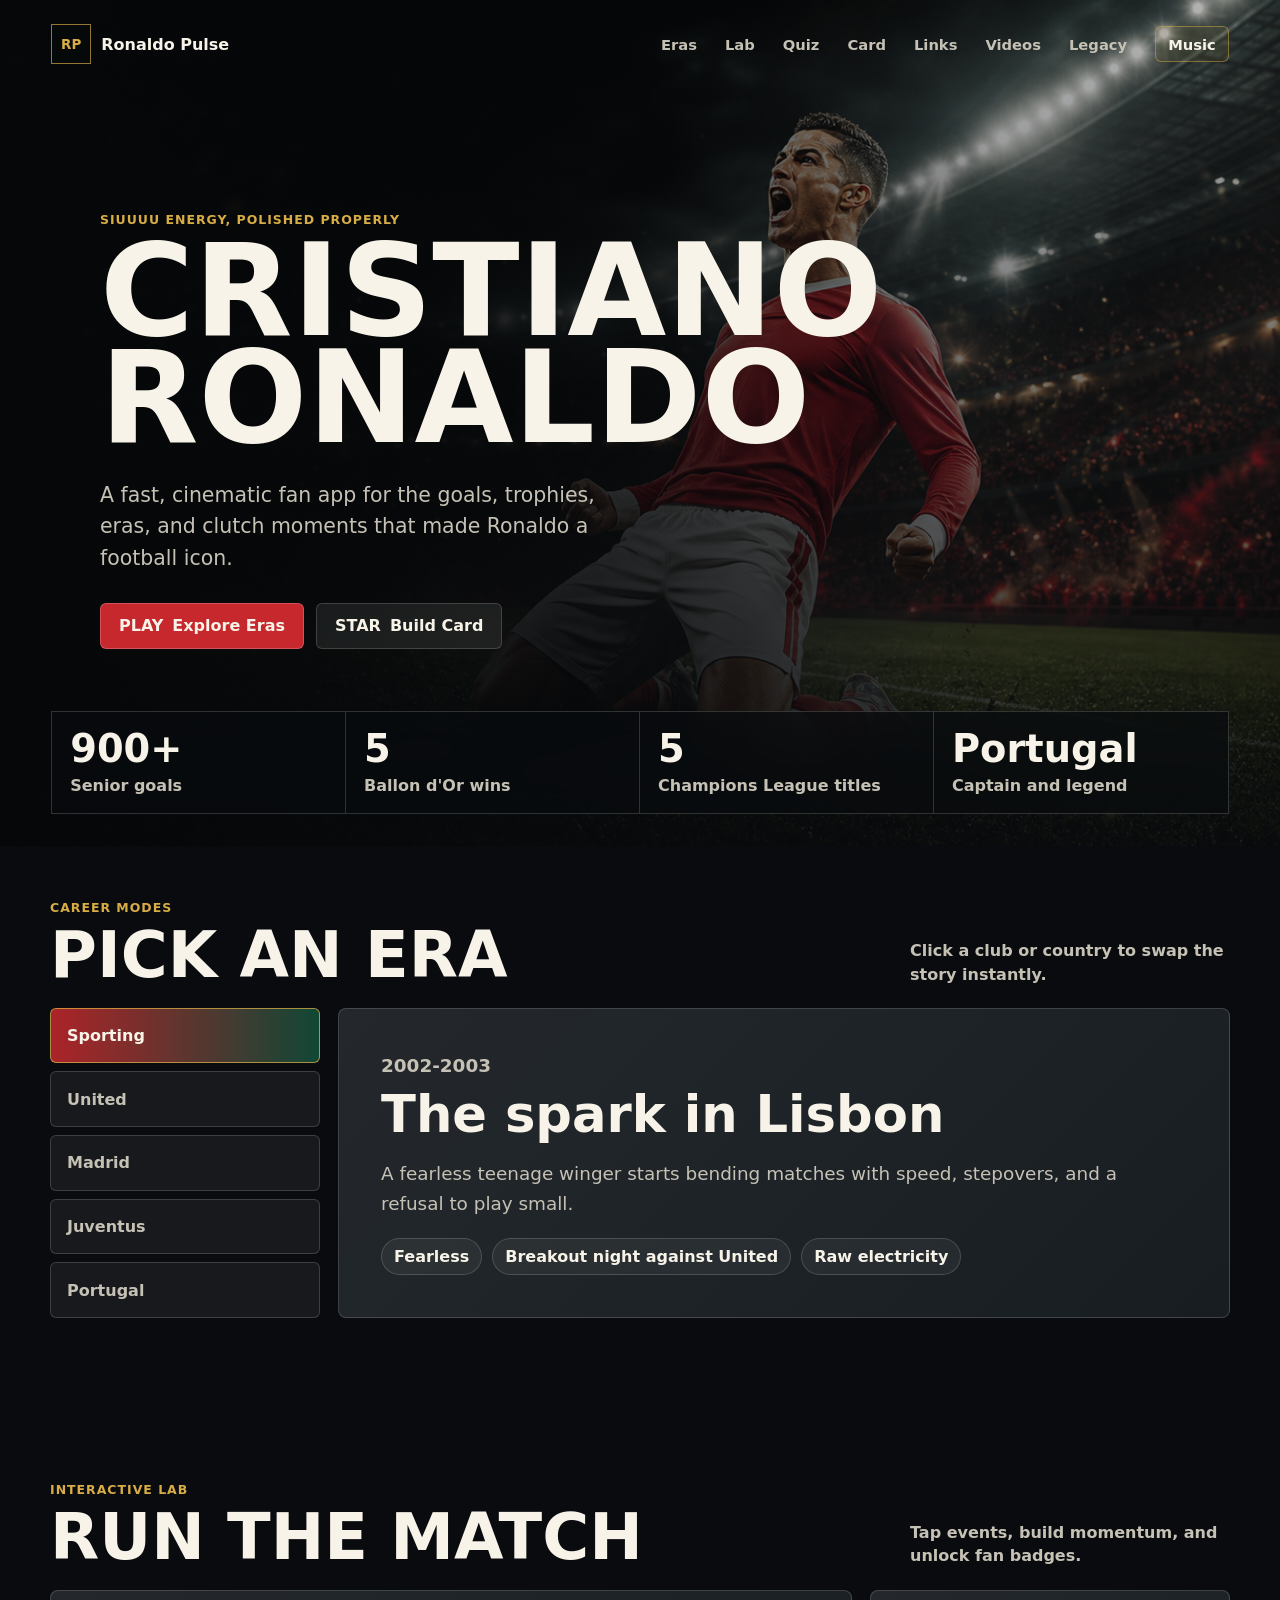
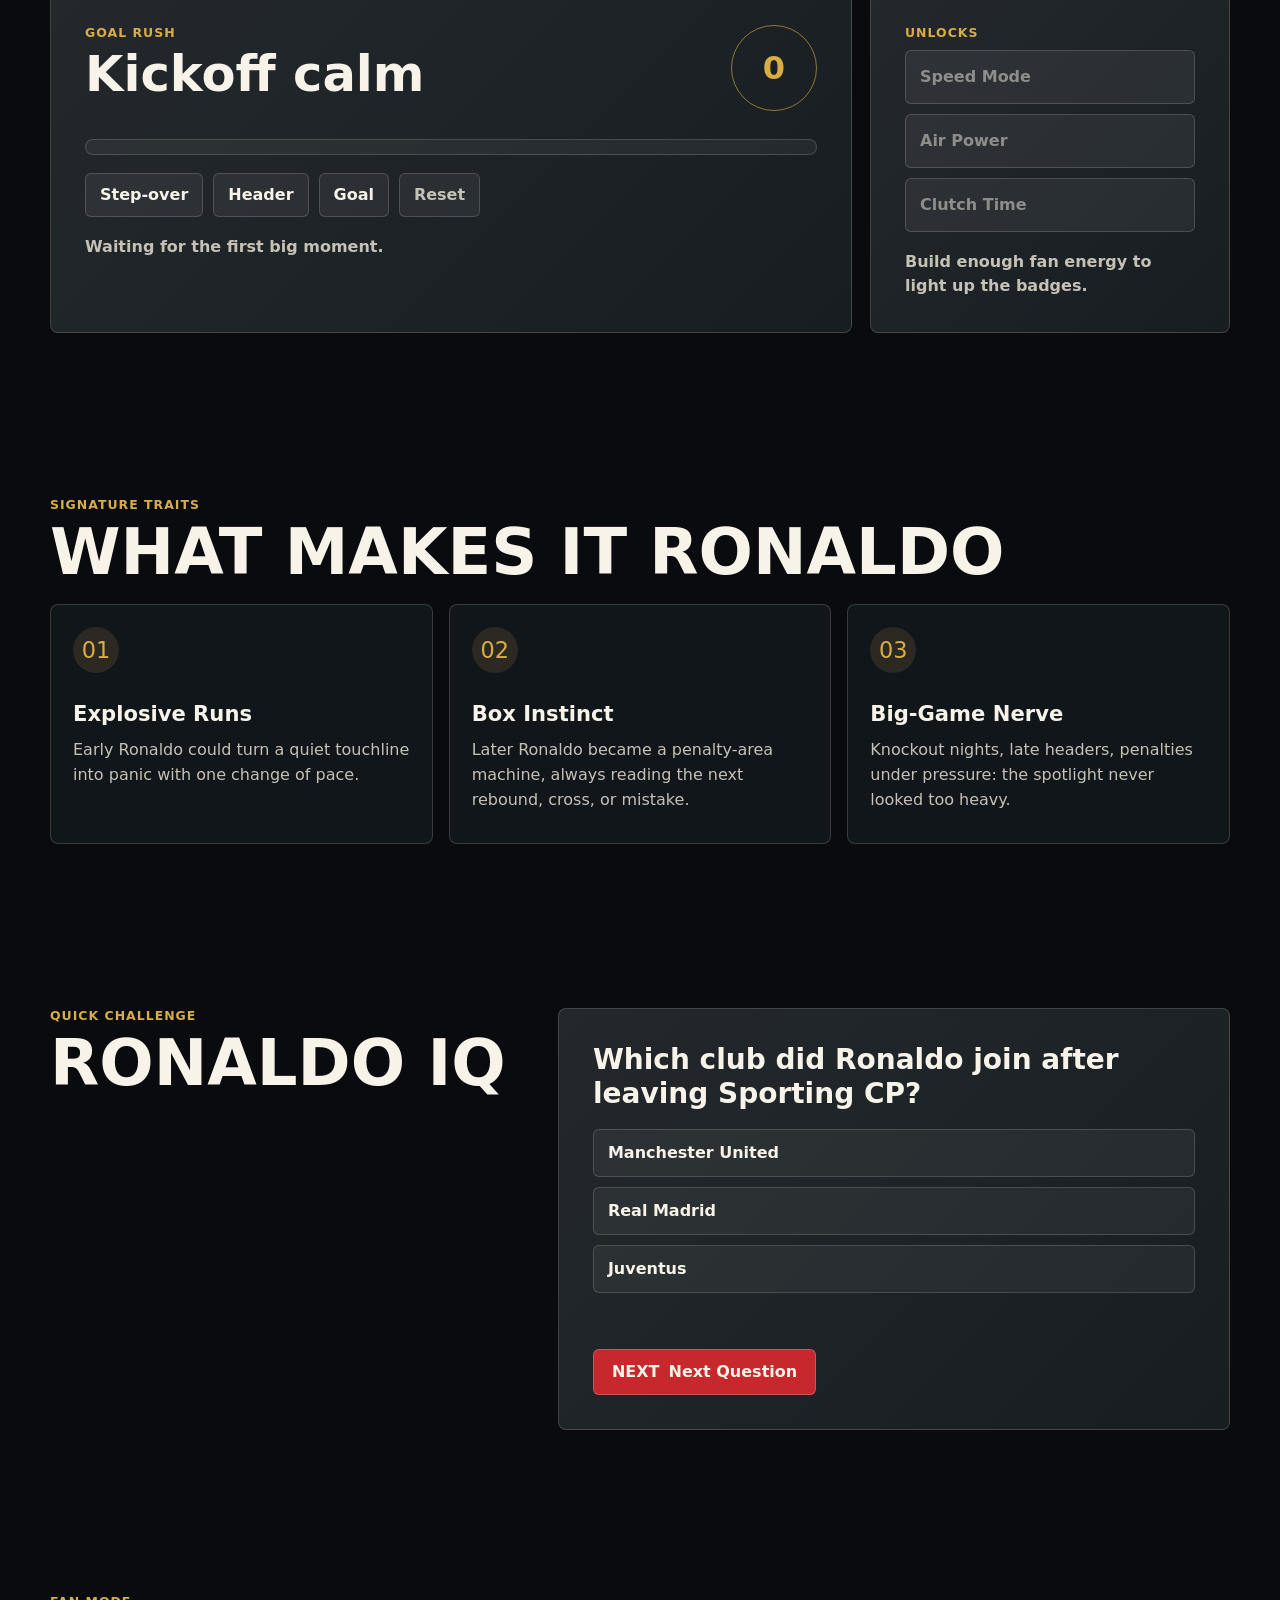
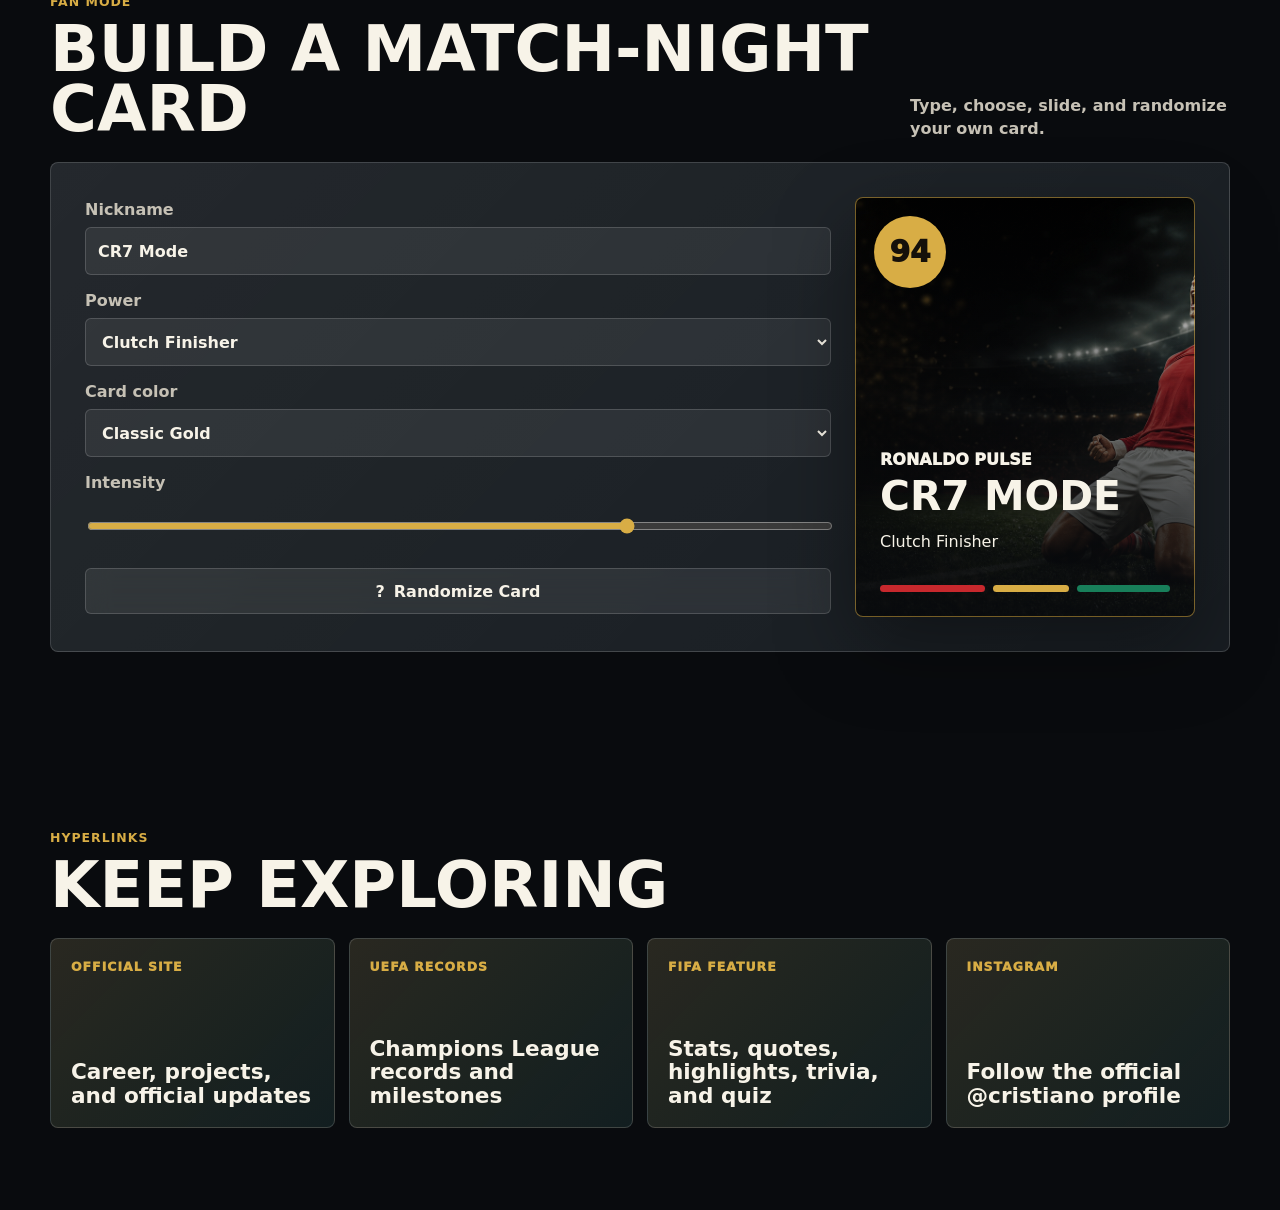
==== index.html @ 1fe116ba "Deploy Ronaldo Pulse static site" ====
<!doctype html>
<html lang="en">
  <head>
    <meta charset="utf-8">
    <meta name="viewport" content="width=device-width, initial-scale=1">
    <title>Ronaldo Pulse</title>
    <link rel="stylesheet" href="styles.css">
  </head>
  <body>
    <main class="app-shell">
      <section class="hero" aria-label="Ronaldo Pulse dashboard">
        <img class="hero__image" src="assets/ronaldo-hero.png" alt="Cinematic footballer celebrating in a stadium">
        <div class="hero__shade"></div>
        <nav class="topbar" aria-label="Primary">
          <a class="brand" href="#top" aria-label="Ronaldo Pulse home">
            <span class="brand__mark">RP</span>
            <span>Ronaldo Pulse</span>
          </a>
          <div class="topbar__links">
            <a href="#eras">Eras</a>
            <a href="#lab">Lab</a>
            <a href="#quiz">Quiz</a>
            <a href="#card">Card</a>
            <a href="#links">Links</a>
            <a href="videos.html">Videos</a>
            <a href="legacy.html">Legacy</a>
            <button class="music-toggle" type="button" data-music-toggle>Music</button>
          </div>
        </nav>

        <div class="hero__content" id="top">
          <p class="kicker">Siuuuu energy, polished properly</p>
          <h1>Cristiano<br>Ronaldo</h1>
          <p class="hero__copy">
            A fast, cinematic fan app for the goals, trophies, eras, and clutch moments that made Ronaldo a football icon.
          </p>
          <div class="hero__actions" aria-label="Hero actions">
            <a class="button button--primary" href="#eras">
              <span aria-hidden="true">PLAY</span>
              Explore Eras
            </a>
            <a class="button button--ghost" href="#card">
              <span aria-hidden="true">STAR</span>
              Build Card
            </a>
          </div>
        </div>

        <div class="score-strip" aria-label="Career highlights">
          <article>
            <strong>900+</strong>
            <span>Senior goals</span>
          </article>
          <article>
            <strong>5</strong>
            <span>Ballon d'Or wins</span>
          </article>
          <article>
            <strong>5</strong>
            <span>Champions League titles</span>
          </article>
          <article>
            <strong>Portugal</strong>
            <span>Captain and legend</span>
          </article>
        </div>
      </section>

      <section class="section section--tight" id="eras">
        <div class="section__heading">
          <div>
            <p class="kicker">Career modes</p>
            <h2>Pick An Era</h2>
          </div>
          <p class="section__note">Click a club or country to swap the story instantly.</p>
        </div>
        <div class="era-layout">
          <div class="era-tabs" role="tablist" aria-label="Ronaldo eras">
            <button class="era-tab is-active" type="button" role="tab" aria-selected="true" data-era="sporting">Sporting</button>
            <button class="era-tab" type="button" role="tab" aria-selected="false" data-era="united">United</button>
            <button class="era-tab" type="button" role="tab" aria-selected="false" data-era="madrid">Madrid</button>
            <button class="era-tab" type="button" role="tab" aria-selected="false" data-era="juve">Juventus</button>
            <button class="era-tab" type="button" role="tab" aria-selected="false" data-era="portugal">Portugal</button>
          </div>
          <article class="era-panel" aria-live="polite">
            <div>
              <p class="era-panel__eyebrow" id="eraYears">2002-2003</p>
              <h3 id="eraTitle">The spark in Lisbon</h3>
            </div>
            <p id="eraBody">
              A fearless teenage winger starts bending matches with speed, stepovers, and a refusal to play small.
            </p>
            <div class="era-stats">
              <span id="eraTrait">Fearless</span>
              <span id="eraMoment">Breakout night against United</span>
              <span id="eraVibe">Raw electricity</span>
            </div>
          </article>
        </div>
      </section>

      <section class="section command-deck" id="lab">
        <div class="section__heading">
          <div>
            <p class="kicker">Interactive lab</p>
            <h2>Run The Match</h2>
          </div>
          <p class="section__note">Tap events, build momentum, and unlock fan badges.</p>
        </div>
        <div class="lab-grid">
          <article class="goal-lab">
            <div class="goal-lab__top">
              <div>
                <p class="kicker">Goal rush</p>
                <h3 id="matchMood">Kickoff calm</h3>
              </div>
              <strong id="fanScore">0</strong>
            </div>
            <div class="meter" aria-label="Fan energy meter">
              <span id="fanMeter"></span>
            </div>
            <div class="event-buttons">
              <button class="mini-button" type="button" data-points="8" data-event="Step-over won">Step-over</button>
              <button class="mini-button" type="button" data-points="14" data-event="Header buried">Header</button>
              <button class="mini-button" type="button" data-points="20" data-event="Clutch goal">Goal</button>
              <button class="mini-button mini-button--quiet" id="resetMatch" type="button">Reset</button>
            </div>
            <p class="event-feed" id="eventFeed" aria-live="polite">Waiting for the first big moment.</p>
          </article>

          <article class="badge-board">
            <p class="kicker">Unlocks</p>
            <div class="badge-list">
              <button class="badge is-locked" type="button" data-badge="speed">Speed Mode</button>
              <button class="badge is-locked" type="button" data-badge="air">Air Power</button>
              <button class="badge is-locked" type="button" data-badge="clutch">Clutch Time</button>
            </div>
            <p class="badge-message" id="badgeMessage">Build enough fan energy to light up the badges.</p>
          </article>
        </div>
      </section>

      <section class="section moments">
        <div class="section__heading">
          <div>
            <p class="kicker">Signature traits</p>
            <h2>What Makes It Ronaldo</h2>
          </div>
        </div>
        <div class="moment-grid">
          <article class="moment-card">
            <span class="moment-card__icon" aria-hidden="true">01</span>
            <h3>Explosive Runs</h3>
            <p>Early Ronaldo could turn a quiet touchline into panic with one change of pace.</p>
          </article>
          <article class="moment-card">
            <span class="moment-card__icon" aria-hidden="true">02</span>
            <h3>Box Instinct</h3>
            <p>Later Ronaldo became a penalty-area machine, always reading the next rebound, cross, or mistake.</p>
          </article>
          <article class="moment-card">
            <span class="moment-card__icon" aria-hidden="true">03</span>
            <h3>Big-Game Nerve</h3>
            <p>Knockout nights, late headers, penalties under pressure: the spotlight never looked too heavy.</p>
          </article>
        </div>
      </section>

      <section class="section split" id="quiz">
        <div class="section__heading">
          <div>
            <p class="kicker">Quick challenge</p>
            <h2>Ronaldo IQ</h2>
          </div>
        </div>
        <div class="quiz">
          <p class="quiz__question" id="quizQuestion">Which club did Ronaldo join after leaving Sporting CP?</p>
          <div class="quiz__answers" id="quizAnswers"></div>
          <p class="quiz__result" id="quizResult" aria-live="polite"></p>
          <button class="button button--primary quiz__next" id="nextQuestion" type="button">
            <span aria-hidden="true">NEXT</span>
            Next Question
          </button>
        </div>
      </section>

      <section class="section card-builder" id="card">
        <div class="section__heading">
          <div>
            <p class="kicker">Fan mode</p>
            <h2>Build A Match-Night Card</h2>
          </div>
          <p class="section__note">Type, choose, slide, and randomize your own card.</p>
        </div>
        <div class="builder">
          <form class="builder__controls">
            <label>
              Nickname
              <input id="fanName" type="text" maxlength="18" value="CR7 Mode">
            </label>
            <label>
              Power
              <select id="fanPower">
                <option>Clutch Finisher</option>
                <option>Aerial Threat</option>
                <option>Free-Kick Focus</option>
                <option>Wing Sprint</option>
              </select>
            </label>
            <label>
              Card color
              <select id="cardTheme">
                <option value="classic">Classic Gold</option>
                <option value="red">Red Heat</option>
                <option value="green">Portugal Green</option>
                <option value="steel">Stadium Steel</option>
              </select>
            </label>
            <label>
              Intensity
              <input id="fanRating" type="range" min="80" max="99" value="94">
            </label>
            <button class="button button--ghost" id="randomCard" type="button">
              <span aria-hidden="true">?</span>
              Randomize Card
            </button>
          </form>
          <article class="fan-card theme-classic" id="fanCard" aria-label="Generated Ronaldo fan card">
            <span class="fan-card__rating" id="cardRating">94</span>
            <p class="fan-card__label">Ronaldo Pulse</p>
            <h3 id="cardName">CR7 Mode</h3>
            <p id="cardPower">Clutch Finisher</p>
            <div class="fan-card__bars">
              <span></span>
              <span></span>
              <span></span>
            </div>
          </article>
        </div>
      </section>

      <section class="section link-hub" id="links">
        <div class="section__heading">
          <div>
            <p class="kicker">Hyperlinks</p>
            <h2>Keep Exploring</h2>
          </div>
        </div>
        <div class="link-grid">
          <a class="link-card" href="https://www.cristianoronaldo.com/" target="_blank" rel="noopener noreferrer">
            <span>Official site</span>
            <strong>Career, projects, and official updates</strong>
          </a>
          <a class="link-card" href="https://www.uefa.com/uefachampionsleague/news/0253-0d820b46805f-b78ccae2c451-1000--what-uefa-r/" target="_blank" rel="noopener noreferrer">
            <span>UEFA records</span>
            <strong>Champions League records and milestones</strong>
          </a>
          <a class="link-card" href="https://www.fifa.com/en/tournaments/mens/worldcup/canadamexicousa2026/articles/26-superstars-cristiano-ronaldo" target="_blank" rel="noopener noreferrer">
            <span>FIFA feature</span>
            <strong>Stats, quotes, highlights, trivia, and quiz</strong>
          </a>
          <a class="link-card" href="https://www.instagram.com/cristiano/" target="_blank" rel="noopener noreferrer">
            <span>Instagram</span>
            <strong>Follow the official @cristiano profile</strong>
          </a>
        </div>
      </section>
    </main>
    <script src="app.js"></script>
  </body>
</html>
---- styles.css ----
:root {
  color-scheme: dark;
  --ink: #f7f3e8;
  --muted: #c6c1b5;
  --line: rgba(255, 255, 255, 0.16);
  --charcoal: #090b0e;
  --panel: #11161b;
  --green: #187f5a;
  --red: #c7282d;
  --gold: #d8ad45;
  --steel: #7ea4b2;
}

* {
  box-sizing: border-box;
}

html {
  scroll-behavior: smooth;
}

body {
  margin: 0;
  min-width: 320px;
  background: var(--charcoal);
  color: var(--ink);
  font-family: Inter, ui-sans-serif, system-ui, -apple-system, BlinkMacSystemFont, "Segoe UI", sans-serif;
  letter-spacing: 0;
}

a {
  color: inherit;
  text-decoration: none;
}

button,
input,
select {
  font: inherit;
}

.app-shell {
  overflow: hidden;
  background:
    linear-gradient(180deg, rgba(9, 11, 14, 0) 0, #090b0e 940px),
    radial-gradient(circle at 18% 40%, rgba(24, 127, 90, 0.28), transparent 360px),
    #090b0e;
}

.hero {
  position: relative;
  min-height: 94vh;
  display: grid;
  align-content: space-between;
  padding: 24px clamp(18px, 4vw, 56px) 32px;
  isolation: isolate;
}

.hero__image,
.hero__shade {
  position: absolute;
  inset: 0;
  width: 100%;
  height: 100%;
}

.hero__image {
  object-fit: cover;
  object-position: center right;
  z-index: -3;
}

.hero__shade {
  z-index: -2;
  background:
    linear-gradient(90deg, rgba(5, 7, 9, 0.96) 0%, rgba(6, 8, 10, 0.72) 44%, rgba(7, 8, 10, 0.16) 78%),
    linear-gradient(180deg, rgba(9, 11, 14, 0.16), rgba(9, 11, 14, 0.88));
}

.topbar {
  display: flex;
  align-items: center;
  justify-content: space-between;
  gap: 20px;
  width: min(1180px, 100%);
  margin: 0 auto;
}

.brand {
  display: inline-flex;
  align-items: center;
  gap: 10px;
  font-weight: 800;
}

.brand__mark {
  display: grid;
  place-items: center;
  width: 40px;
  aspect-ratio: 1;
  border: 1px solid rgba(216, 173, 69, 0.68);
  background: rgba(8, 10, 12, 0.72);
  color: var(--gold);
  font-size: 0.84rem;
}

.topbar__links {
  display: flex;
  flex-wrap: wrap;
  align-items: center;
  justify-content: flex-end;
  gap: clamp(12px, 3vw, 28px);
  color: var(--muted);
  font-weight: 700;
  font-size: 0.92rem;
}

.topbar__links a:hover {
  color: var(--ink);
}

.hero__content {
  width: min(980px, 100%);
  margin: clamp(90px, 14vh, 170px) auto 40px;
  transform: translateX(calc((min(1180px, 100vw) - 100vw) / 2));
}

.kicker {
  margin: 0 0 10px;
  color: var(--gold);
  font-size: 0.78rem;
  font-weight: 900;
  letter-spacing: 0.08em;
  text-transform: uppercase;
}

h1,
h2,
h3,
p {
  overflow-wrap: anywhere;
}

h1 {
  max-width: 9.8ch;
  margin: 0;
  font-size: clamp(4.2rem, 10vw, 9.4rem);
  line-height: 0.84;
  letter-spacing: 0;
  text-transform: uppercase;
  white-space: normal;
}

.hero__copy {
  max-width: 550px;
  margin: 28px 0 0;
  color: var(--muted);
  font-size: clamp(1rem, 2vw, 1.28rem);
  line-height: 1.55;
}

.hero__actions {
  display: flex;
  flex-wrap: wrap;
  gap: 12px;
  margin-top: 28px;
}

.button {
  min-height: 46px;
  display: inline-flex;
  align-items: center;
  justify-content: center;
  gap: 9px;
  border-radius: 6px;
  border: 1px solid var(--line);
  padding: 0 18px;
  color: var(--ink);
  font-weight: 900;
  cursor: pointer;
}

.button--primary {
  background: var(--red);
  border-color: rgba(255, 255, 255, 0.2);
}

.button--ghost {
  background: rgba(255, 255, 255, 0.08);
  backdrop-filter: blur(12px);
}

.button:hover {
  transform: translateY(-1px);
}

.music-toggle {
  min-height: 36px;
  border: 1px solid rgba(216, 173, 69, 0.46);
  border-radius: 6px;
  background: rgba(216, 173, 69, 0.08);
  color: var(--ink);
  cursor: pointer;
  padding: 0 12px;
  font-weight: 900;
}

.music-toggle.is-playing {
  background: var(--gold);
  color: #15100a;
}

.score-strip {
  width: min(1180px, 100%);
  margin: 0 auto;
  display: grid;
  grid-template-columns: repeat(4, minmax(0, 1fr));
  border: 1px solid var(--line);
  background: rgba(9, 12, 14, 0.72);
  backdrop-filter: blur(18px);
}

.score-strip article {
  min-height: 100px;
  padding: 18px;
  border-right: 1px solid var(--line);
}

.score-strip article:last-child {
  border-right: 0;
}

.score-strip strong {
  display: block;
  color: var(--ink);
  font-size: clamp(1.5rem, 3vw, 2.45rem);
  line-height: 1;
}

.score-strip span {
  display: block;
  margin-top: 8px;
  color: var(--muted);
  font-weight: 700;
}

.section {
  width: min(1180px, calc(100% - 36px));
  margin: 0 auto;
  padding: 82px 0;
}

.section--tight {
  padding-top: 54px;
}

.section__heading {
  display: flex;
  align-items: end;
  justify-content: space-between;
  gap: 18px;
  margin-bottom: 22px;
}

.section__note {
  max-width: 320px;
  margin: 0;
  color: var(--muted);
  line-height: 1.45;
  font-weight: 700;
}

.section h2 {
  margin: 0;
  font-size: clamp(2rem, 5vw, 4rem);
  line-height: 0.95;
  text-transform: uppercase;
}

.era-layout {
  display: grid;
  grid-template-columns: 270px minmax(0, 1fr);
  gap: 18px;
}

.era-tabs {
  display: grid;
  gap: 8px;
}

.era-tab {
  min-height: 52px;
  border: 1px solid var(--line);
  border-radius: 6px;
  background: rgba(255, 255, 255, 0.06);
  color: var(--muted);
  cursor: pointer;
  font-weight: 900;
  text-align: left;
  padding: 0 16px;
}

.era-tab.is-active {
  color: var(--ink);
  border-color: rgba(216, 173, 69, 0.74);
  background: linear-gradient(90deg, rgba(199, 40, 45, 0.86), rgba(24, 127, 90, 0.52));
}

.era-panel,
.quiz,
.builder,
.goal-lab,
.badge-board {
  border: 1px solid var(--line);
  border-radius: 8px;
  background:
    linear-gradient(135deg, rgba(255, 255, 255, 0.08), rgba(255, 255, 255, 0.03)),
    var(--panel);
}

.lab-grid {
  display: grid;
  grid-template-columns: minmax(0, 1fr) 360px;
  gap: 18px;
}

.goal-lab,
.badge-board {
  padding: clamp(20px, 4vw, 34px);
}

.goal-lab__top {
  display: flex;
  align-items: start;
  justify-content: space-between;
  gap: 18px;
}

.goal-lab__top h3 {
  margin: 0;
  font-size: clamp(1.7rem, 4vw, 3.1rem);
  line-height: 1;
}

.goal-lab__top strong {
  display: grid;
  place-items: center;
  width: 86px;
  aspect-ratio: 1;
  border: 1px solid rgba(216, 173, 69, 0.62);
  border-radius: 50%;
  color: var(--gold);
  font-size: 2rem;
}

.meter {
  height: 16px;
  margin: 28px 0 18px;
  border: 1px solid var(--line);
  border-radius: 999px;
  overflow: hidden;
  background: rgba(255, 255, 255, 0.05);
}

.meter span {
  display: block;
  width: 0%;
  height: 100%;
  border-radius: inherit;
  background: linear-gradient(90deg, var(--green), var(--gold), var(--red));
  transition: width 220ms ease;
}

.event-buttons {
  display: flex;
  flex-wrap: wrap;
  gap: 10px;
}

.mini-button,
.badge {
  min-height: 44px;
  border: 1px solid var(--line);
  border-radius: 6px;
  background: rgba(255, 255, 255, 0.06);
  color: var(--ink);
  cursor: pointer;
  padding: 0 14px;
  font-weight: 900;
}

.mini-button:hover,
.badge:hover,
.link-card:hover {
  transform: translateY(-2px);
}

.mini-button--quiet {
  color: var(--muted);
}

.event-feed,
.badge-message {
  min-height: 28px;
  margin: 18px 0 0;
  color: var(--muted);
  font-weight: 800;
  line-height: 1.5;
}

.badge-list {
  display: grid;
  gap: 10px;
}

.badge {
  min-height: 54px;
  text-align: left;
}

.badge.is-locked {
  color: rgba(247, 243, 232, 0.48);
}

.badge.is-unlocked {
  border-color: rgba(216, 173, 69, 0.82);
  background: rgba(216, 173, 69, 0.14);
  color: var(--ink);
}

.era-panel {
  min-height: 300px;
  display: grid;
  align-content: space-between;
  padding: clamp(22px, 5vw, 42px);
}

.era-panel__eyebrow {
  margin: 0 0 8px;
  color: var(--steel);
  font-weight: 900;
}

.era-panel h3 {
  margin: 0;
  font-size: clamp(1.8rem, 4vw, 3.7rem);
  line-height: 1;
}

.era-panel p {
  max-width: 760px;
  color: var(--muted);
  font-size: 1.15rem;
  line-height: 1.65;
}

.era-stats {
  display: flex;
  flex-wrap: wrap;
  gap: 10px;
}

.era-stats span {
  border: 1px solid var(--line);
  border-radius: 999px;
  padding: 8px 12px;
  color: var(--ink);
  background: rgba(255, 255, 255, 0.05);
  font-weight: 800;
}

.moment-grid {
  display: grid;
  grid-template-columns: repeat(3, minmax(0, 1fr));
  gap: 16px;
}

.moment-card {
  min-height: 240px;
  border: 1px solid var(--line);
  border-radius: 8px;
  padding: 22px;
  background: #11161b;
}

.moment-card__icon {
  display: grid;
  place-items: center;
  width: 46px;
  aspect-ratio: 1;
  border-radius: 50%;
  margin-bottom: 28px;
  background: rgba(216, 173, 69, 0.13);
  color: var(--gold);
  font-size: 1.4rem;
}

.moment-card h3 {
  margin: 0 0 12px;
  font-size: 1.32rem;
}

.moment-card p,
.quiz__result {
  margin: 0;
  color: var(--muted);
  line-height: 1.55;
}

.split {
  display: grid;
  grid-template-columns: 0.72fr 1fr;
  align-items: start;
  gap: 24px;
}

.quiz {
  padding: clamp(20px, 4vw, 34px);
}

.quiz__question {
  margin: 0 0 18px;
  font-size: clamp(1.2rem, 3vw, 1.75rem);
  font-weight: 900;
  line-height: 1.2;
}

.quiz__answers {
  display: grid;
  gap: 10px;
}

.answer {
  min-height: 48px;
  border: 1px solid var(--line);
  border-radius: 6px;
  background: rgba(255, 255, 255, 0.05);
  color: var(--ink);
  cursor: pointer;
  text-align: left;
  padding: 0 14px;
  font-weight: 800;
}

.answer.is-correct {
  border-color: rgba(24, 127, 90, 0.92);
  background: rgba(24, 127, 90, 0.28);
}

.answer.is-wrong {
  border-color: rgba(199, 40, 45, 0.92);
  background: rgba(199, 40, 45, 0.24);
}

.quiz__result {
  min-height: 28px;
  margin-top: 16px;
  font-weight: 800;
}

.quiz__next {
  margin-top: 12px;
}

.card-builder {
  padding-bottom: 96px;
}

.builder {
  display: grid;
  grid-template-columns: minmax(0, 1fr) 340px;
  gap: 24px;
  padding: clamp(18px, 4vw, 34px);
  align-items: center;
}

.builder__controls {
  display: grid;
  gap: 16px;
}

.builder__controls label {
  display: grid;
  gap: 8px;
  color: var(--muted);
  font-weight: 900;
}

.builder__controls input,
.builder__controls select {
  width: 100%;
  min-height: 48px;
  border: 1px solid var(--line);
  border-radius: 6px;
  background: rgba(255, 255, 255, 0.07);
  color: var(--ink);
  padding: 0 12px;
}

.builder__controls input[type="range"] {
  accent-color: var(--gold);
}

.fan-card {
  position: relative;
  min-height: 420px;
  display: grid;
  align-content: end;
  border-radius: 8px;
  overflow: hidden;
  padding: 24px;
  border: 1px solid rgba(216, 173, 69, 0.54);
  background:
    linear-gradient(180deg, rgba(9, 11, 14, 0.1), rgba(9, 11, 14, 0.94)),
    url("assets/ronaldo-hero.png") center / cover;
  box-shadow: 0 28px 80px rgba(0, 0, 0, 0.38);
}

.fan-card__rating {
  position: absolute;
  top: 18px;
  left: 18px;
  display: grid;
  place-items: center;
  width: 72px;
  aspect-ratio: 1;
  border-radius: 50%;
  background: var(--gold);
  color: #15100a;
  font-size: 1.85rem;
  font-weight: 1000;
}

.fan-card__label {
  margin: 0 0 8px;
  color: var(--gold);
  font-weight: 1000;
  text-transform: uppercase;
}

.fan-card h3 {
  margin: 0;
  font-size: 2.55rem;
  line-height: 0.95;
  text-transform: uppercase;
}

.fan-card p {
  color: var(--ink);
}

.fan-card__bars {
  display: grid;
  grid-template-columns: 1fr 0.72fr 0.88fr;
  gap: 8px;
  margin-top: 18px;
}

.fan-card__bars span {
  height: 7px;
  border-radius: 999px;
  background: var(--red);
}

.fan-card__bars span:nth-child(2) {
  background: var(--gold);
}

.fan-card__bars span:nth-child(3) {
  background: var(--green);
}

.fan-card.theme-red {
  border-color: rgba(199, 40, 45, 0.7);
}

.fan-card.theme-red .fan-card__rating {
  background: var(--red);
  color: var(--ink);
}

.fan-card.theme-green {
  border-color: rgba(24, 127, 90, 0.8);
}

.fan-card.theme-green .fan-card__rating {
  background: var(--green);
  color: var(--ink);
}

.fan-card.theme-steel {
  border-color: rgba(126, 164, 178, 0.8);
}

.fan-card.theme-steel .fan-card__rating {
  background: var(--steel);
  color: #081014;
}

.link-grid {
  display: grid;
  grid-template-columns: repeat(4, minmax(0, 1fr));
  gap: 14px;
}

.link-card {
  min-height: 190px;
  display: grid;
  align-content: space-between;
  border: 1px solid var(--line);
  border-radius: 8px;
  padding: 20px;
  background:
    linear-gradient(135deg, rgba(216, 173, 69, 0.12), rgba(24, 127, 90, 0.08)),
    #11161b;
}

.link-card span {
  color: var(--gold);
  font-size: 0.78rem;
  font-weight: 1000;
  letter-spacing: 0.08em;
  text-transform: uppercase;
}

.link-card strong {
  font-size: 1.35rem;
  line-height: 1.08;
}

.page-shell {
  min-height: 100vh;
}

.page-topbar {
  padding: 24px clamp(18px, 4vw, 56px) 0;
}

.page-hero {
  padding-top: 84px;
  padding-bottom: 36px;
}

.page-hero h1 {
  max-width: 9ch;
}

.video-stage {
  padding-top: 28px;
}

.video-frame {
  width: 100%;
  aspect-ratio: 16 / 9;
  border: 1px solid var(--line);
  border-radius: 8px;
  overflow: hidden;
  background:
    linear-gradient(135deg, rgba(199, 40, 45, 0.16), rgba(24, 127, 90, 0.12)),
    #11161b;
}

.video-frame iframe {
  display: block;
  width: 100%;
  height: 100%;
  border: 0;
}

.video-frame video {
  display: block;
  width: 100%;
  height: 100%;
  object-fit: contain;
  background: #050608;
}

.local-video-grid {
  display: grid;
  gap: 18px;
}

.local-video-card {
  border: 1px solid var(--line);
  border-radius: 8px;
  padding: clamp(16px, 3vw, 22px);
  background:
    linear-gradient(135deg, rgba(255, 255, 255, 0.08), rgba(255, 255, 255, 0.03)),
    var(--panel);
}

.local-video-card h3 {
  margin: 0 0 14px;
  font-size: clamp(1.35rem, 3vw, 2.2rem);
  line-height: 1;
}

.video-actions {
  display: flex;
  flex-wrap: wrap;
  gap: 12px;
  margin-top: 16px;
}

.timeline {
  display: grid;
  grid-template-columns: repeat(4, minmax(0, 1fr));
  gap: 14px;
}

.timeline article {
  min-height: 260px;
  display: grid;
  align-content: space-between;
  border: 1px solid var(--line);
  border-radius: 8px;
  padding: 20px;
  background: #11161b;
}

.timeline span {
  color: var(--gold);
  font-size: 0.78rem;
  font-weight: 1000;
  letter-spacing: 0.08em;
  text-transform: uppercase;
}

.timeline strong {
  display: block;
  margin-top: 44px;
  font-size: 1.45rem;
  line-height: 1.05;
}

.timeline p {
  margin: 14px 0 0;
  color: var(--muted);
  line-height: 1.55;
}

@media (max-width: 860px) {
  .hero {
    min-height: 92vh;
  }

  .hero__shade {
    background:
      linear-gradient(90deg, rgba(5, 7, 9, 0.94), rgba(6, 8, 10, 0.48)),
      linear-gradient(180deg, rgba(9, 11, 14, 0.12), rgba(9, 11, 14, 0.92));
  }

  .score-strip,
  .era-layout,
  .moment-grid,
  .split,
  .builder,
  .lab-grid,
  .link-grid,
  .timeline {
    grid-template-columns: 1fr;
  }

  .score-strip article {
    border-right: 0;
    border-bottom: 1px solid var(--line);
  }

  .score-strip article:last-child {
    border-bottom: 0;
  }

  .era-tabs {
    grid-template-columns: repeat(2, minmax(0, 1fr));
  }

  .era-tab {
    text-align: center;
  }

  .builder {
    align-items: stretch;
  }
}

@media (max-width: 560px) {
  .topbar {
    align-items: flex-start;
  }

  .topbar__links {
    flex-direction: column;
    align-items: flex-end;
    gap: 8px;
  }

  .hero__content {
    margin-top: 64px;
    transform: none;
  }

  h1 {
    font-size: clamp(3.25rem, 16vw, 5.2rem);
  }

  .hero__actions,
  .button {
    width: 100%;
  }

  .era-tabs {
    grid-template-columns: 1fr;
  }

  .section {
    width: min(100% - 28px, 1180px);
    padding: 62px 0;
  }

  .section__heading {
    display: block;
  }

  .fan-card {
    min-height: 360px;
  }
}
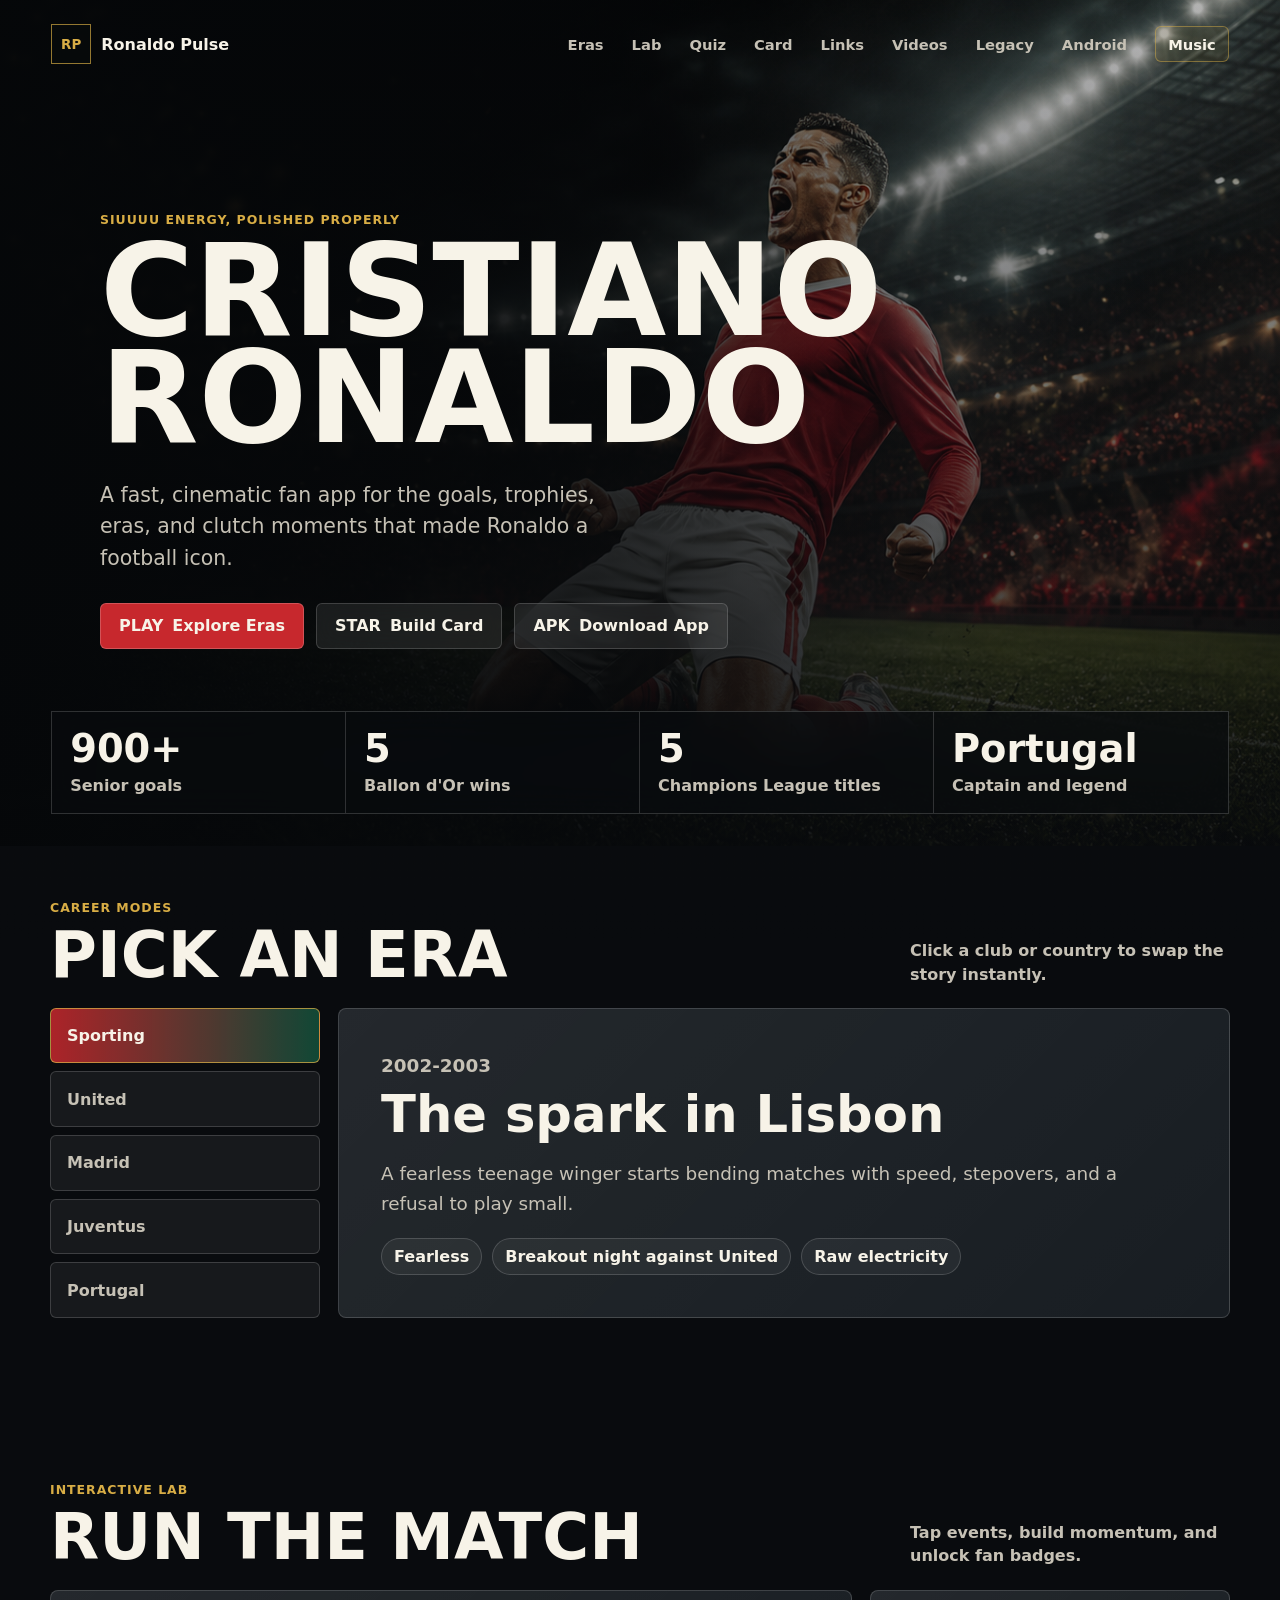
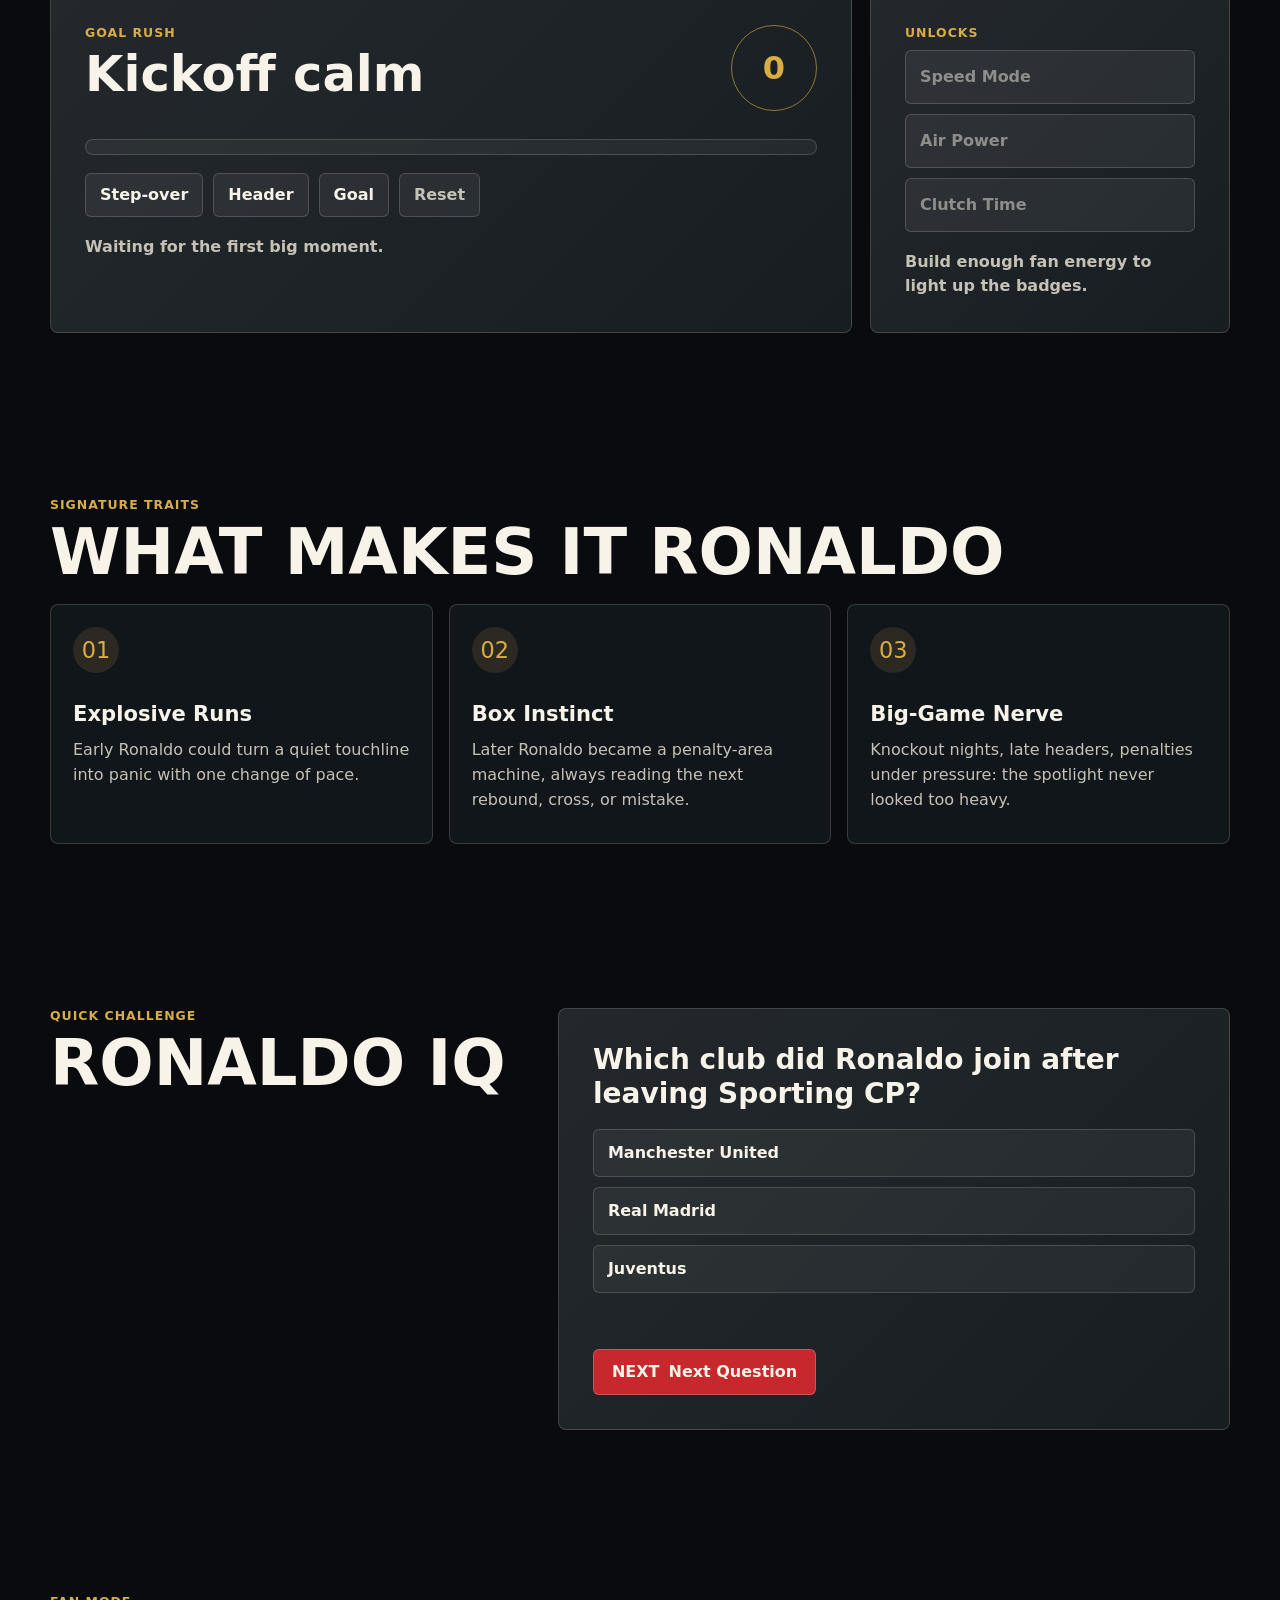
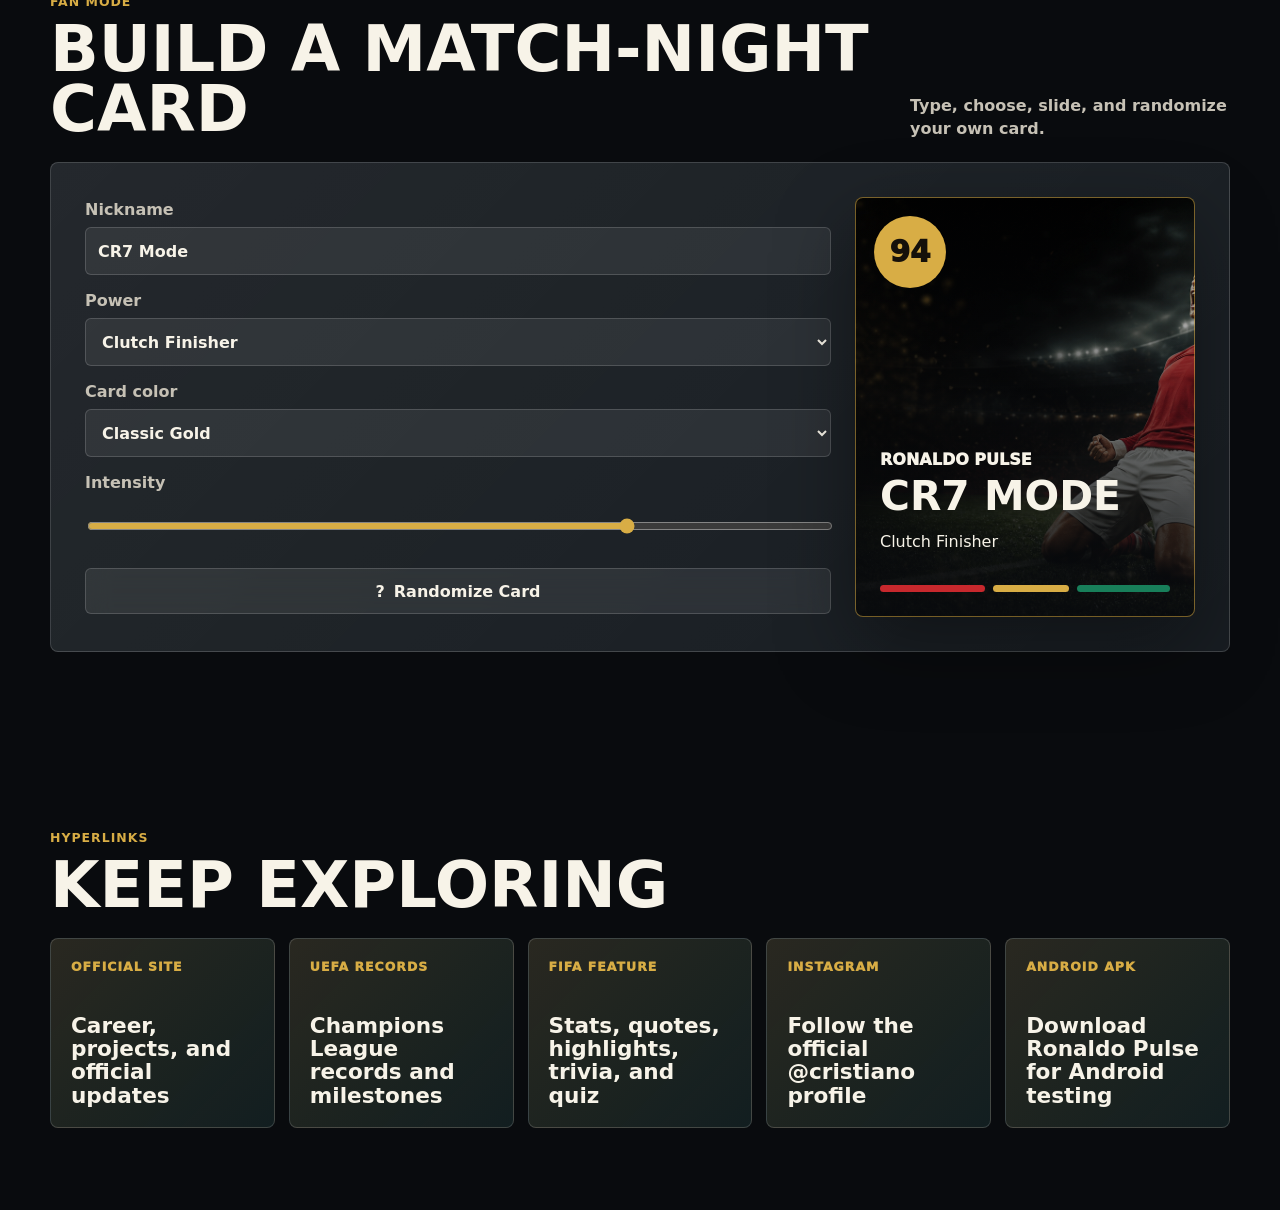
==== commit adb40a63: "Add Android APK download link" ====
--- a/index.html
+++ b/index.html
@@ -4,6 +4,10 @@
     <meta charset="utf-8">
     <meta name="viewport" content="width=device-width, initial-scale=1">
     <title>Ronaldo Pulse</title>
+    <meta name="theme-color" content="#090b0e">
+    <link rel="manifest" href="manifest.webmanifest">
+    <link rel="icon" href="assets/icon-192.png">
+    <link rel="apple-touch-icon" href="assets/icon-192.png">
     <link rel="stylesheet" href="styles.css">
   </head>
   <body>
@@ -24,7 +28,9 @@
             <a href="#links">Links</a>
             <a href="videos.html">Videos</a>
             <a href="legacy.html">Legacy</a>
+            <a href="https://github.com/Arunarena/legendary/releases/download/android-debug-v1/ronaldo-pulse-debug.apk">Android</a>
             <button class="music-toggle" type="button" data-music-toggle>Music</button>
+            <button class="install-toggle" type="button" data-install-app hidden>Install</button>
           </div>
         </nav>
 
@@ -43,6 +49,10 @@
               <span aria-hidden="true">STAR</span>
               Build Card
             </a>
+            <a class="button button--ghost" href="https://github.com/Arunarena/legendary/releases/download/android-debug-v1/ronaldo-pulse-debug.apk">
+              <span aria-hidden="true">APK</span>
+              Download App
+            </a>
           </div>
         </div>
 
@@ -263,6 +273,10 @@
             <span>Instagram</span>
             <strong>Follow the official @cristiano profile</strong>
           </a>
+          <a class="link-card" href="https://github.com/Arunarena/legendary/releases/download/android-debug-v1/ronaldo-pulse-debug.apk">
+            <span>Android APK</span>
+            <strong>Download Ronaldo Pulse for Android testing</strong>
+          </a>
         </div>
       </section>
     </main>
--- a/styles.css
+++ b/styles.css
@@ -194,7 +194,8 @@
   transform: translateY(-1px);
 }
 
-.music-toggle {
+.music-toggle,
+.install-toggle {
   min-height: 36px;
   border: 1px solid rgba(216, 173, 69, 0.46);
   border-radius: 6px;
@@ -208,6 +209,20 @@
 .music-toggle.is-playing {
   background: var(--gold);
   color: #15100a;
+}
+
+.install-toggle {
+  background: rgba(24, 127, 90, 0.14);
+  border-color: rgba(24, 127, 90, 0.62);
+}
+
+.install-toggle:hover,
+.music-toggle:hover {
+  transform: translateY(-1px);
+}
+
+[hidden] {
+  display: none !important;
 }
 
 .score-strip {
@@ -699,7 +714,7 @@
 
 .link-grid {
   display: grid;
-  grid-template-columns: repeat(4, minmax(0, 1fr));
+  grid-template-columns: repeat(auto-fit, minmax(220px, 1fr));
   gap: 14px;
 }
 
